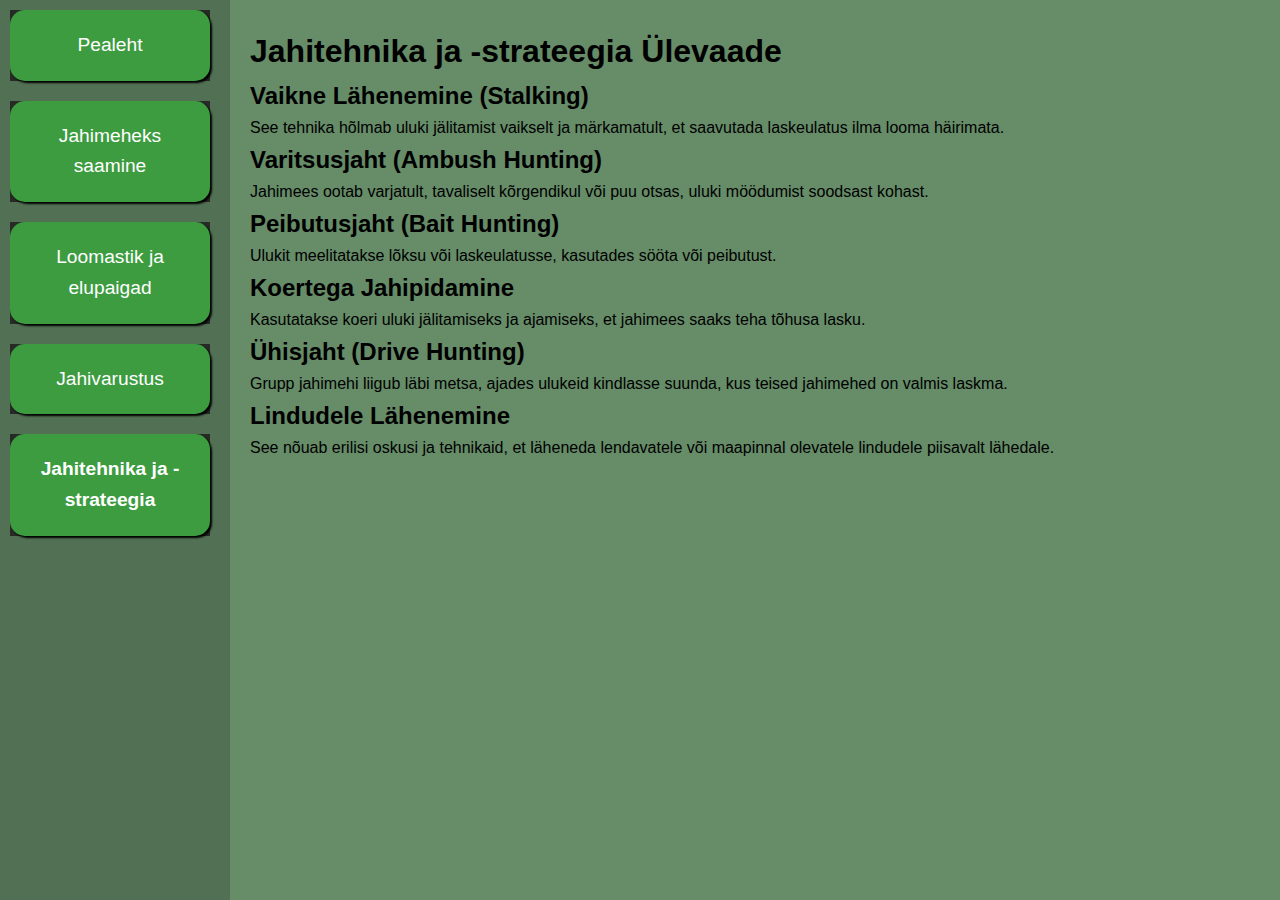
==== jahitehnika-ja-strateegia.html @ 727018be "Lehekülgede HTML + Algne CSS" ====
<!DOCTYPE html>
<html lang="en">
<head>
    <meta charset="UTF-8">
    <meta name="viewport" content="width=device-width, initial-scale=1.0">
    <link rel="stylesheet" type="text/css" href="sidebar.css">
    <link rel="stylesheet" href="tekstikujundus.css">
    <title>jahitehnika-ja-strateegia</title>
</head>
<body>
    <div id="sidebar_border">
        <div id="padding">
            <div id="sidebar" style="width:200px; margin: 10px;">
                <ul>
                    <li><a href="pealeht.html">Pealeht</a></li>
                    <li><a href="jahimeheks-saamine.html">Jahimeheks saamine</a></li>
                    <li><a href="loomastik-ja-elupaigad.html">Loomastik ja elupaigad</a></li>
                    <li><a href="jahivarustus.html">Jahivarustus</a></li>
                    <li><a href="jahitehnika-ja-strateegia.html"><b>Jahitehnika ja -strateegia</b></a></li>
                </ul>
            </div>
        </div>
    </div>
<br>
<h1>Jahitehnika ja -strateegia Ülevaade</h1>

<div class="section">
    <h2>Vaikne Lähenemine (Stalking)</h2>
    <p>See tehnika hõlmab uluki jälitamist vaikselt ja märkamatult, et saavutada laskeulatus ilma looma häirimata.</p>
</div>

<div class="section">
    <h2>Varitsusjaht (Ambush Hunting)</h2>
    <p>Jahimees ootab varjatult, tavaliselt kõrgendikul või puu otsas, uluki möödumist soodsast kohast.</p>
</div>

<div class="section">
    <h2>Peibutusjaht (Bait Hunting)</h2>
    <p>Ulukit meelitatakse lõksu või laskeulatusse, kasutades sööta või peibutust.</p>
</div>

<div class="section">
    <h2>Koertega Jahipidamine</h2>
    <p>Kasutatakse koeri uluki jälitamiseks ja ajamiseks, et jahimees saaks teha tõhusa lasku.</p>
</div>

<div class="section">
    <h2>Ühisjaht (Drive Hunting)</h2>
    <p>Grupp jahimehi liigub läbi metsa, ajades ulukeid kindlasse suunda, kus teised jahimehed on valmis laskma.</p>
</div>

<div class="section">
    <h2>Lindudele Lähenemine</h2>
    <p>See nõuab erilisi oskusi ja tehnikaid, et läheneda lendavatele või maapinnal olevatele lindudele piisavalt lähedale.</p>
</div>

</body>
</html>
---- sidebar.css ----
* {
    margin: 0;
    padding: 0;
    box-sizing: border-box; 
}

#sidebar ul {
    list-style-type: none; /* Eemaldab punktid */
    padding: 0; 
}
#sidebar ul li a {
    display: block; /* Muudab lingi terve loendi elemendi ulatuses */
    background-color: #3c9c3f; /* Taustavärv */
    color: white; /* Teksti värv */
    padding: 20px; 
    text-align: center; /* Keskendab teksti */
    text-decoration: none; /* Eemaldab allakriipsutuse */
    border-radius: 15px; /* Ümarad nurgad */
    margin-bottom: 20px; /* Vahe nuppude vahel */
    font-size: larger;
    font-family: 'Trebuchet MS', 'Lucida Sans Unicode', 'Lucida Grande', 'Lucida Sans', Arial, sans-serif;
    box-shadow: 2px 2px 2px black;
}
#sidebar ul li a:hover {
    background-color: #358039; /* Tumendab tausta kursori all */
}
#padding ul li {
    background-color: #272a27; 
}
#padding {
    position: fixed;
    width: 230px;
    height: 100vh;
    float: left;
    background-color: #527053;
}

#sidebar_border {
    width: 250px;
    height: 100vh;
    float: left;
}
#sidebar{
    position: fixed;
}
---- tekstikujundus.css ----
body{
    background-color: #668c68;
    font-family: Arial, sans-serif;
    line-height: 1.6;
}
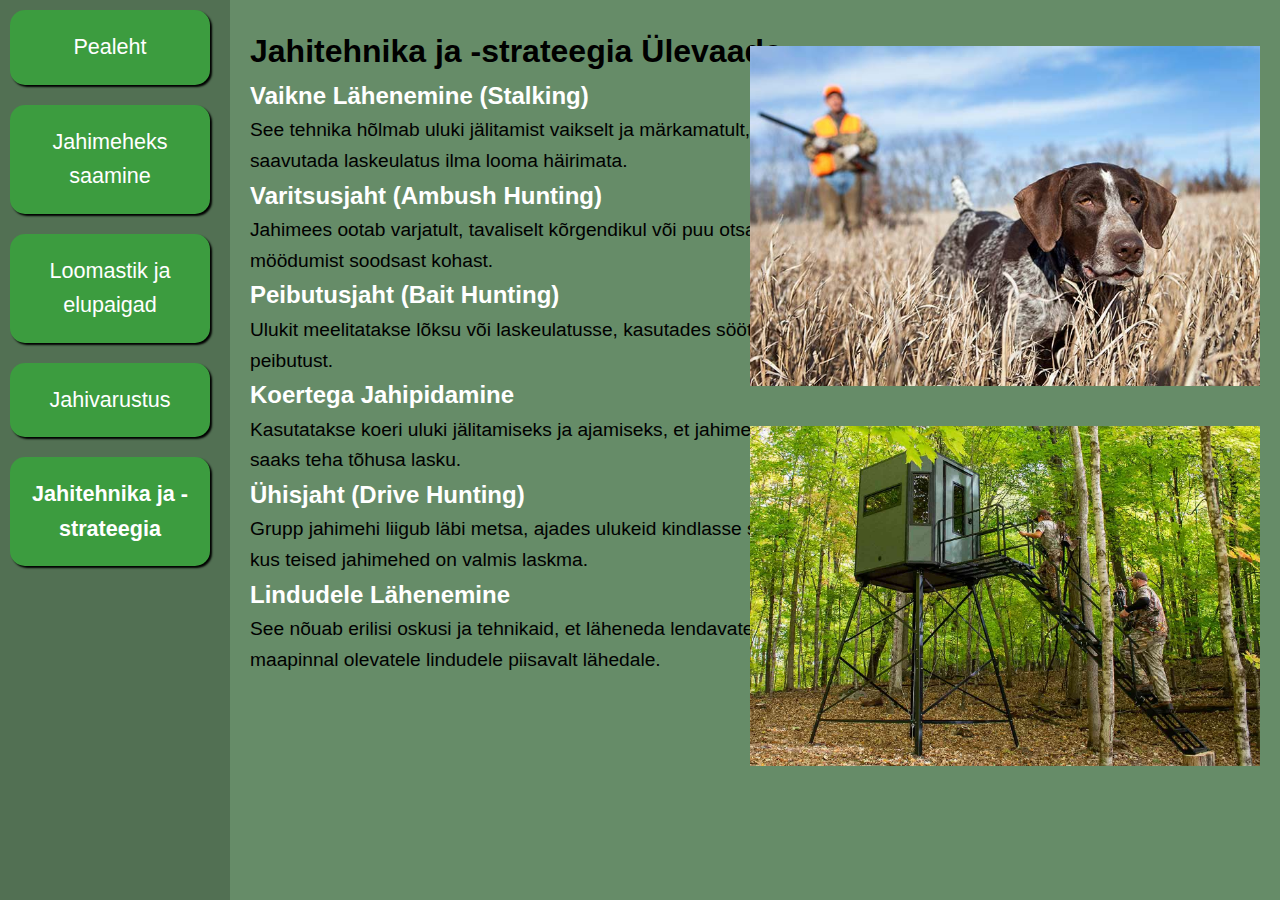
==== commit 8501aedd: "Mõned stiili muudatused ning ilustreerivad pildid" ====
--- a/jahitehnika-ja-strateegia.html
+++ b/jahitehnika-ja-strateegia.html
@@ -22,6 +22,7 @@
         </div>
     </div>
 <br>
+<div style="width:45%;float:left">
 <h1>Jahitehnika ja -strateegia Ülevaade</h1>
 
 <div class="section">
@@ -53,6 +54,11 @@
     <h2>Lindudele Lähenemine</h2>
     <p>See nõuab erilisi oskusi ja tehnikaid, et läheneda lendavatele või maapinnal olevatele lindudele piisavalt lähedale.</p>
 </div>
+</div>
+<div style="width:35%;float:right">
+<img src="koeraga_jaht.jpg">
+<img src="varitsus_jaht.jpg">
+</div>
 
 </body>
 </html>--- a/sidebar.css
+++ b/sidebar.css
@@ -19,13 +19,13 @@
     margin-bottom: 20px; /* Vahe nuppude vahel */
     font-size: larger;
     font-family: 'Trebuchet MS', 'Lucida Sans Unicode', 'Lucida Grande', 'Lucida Sans', Arial, sans-serif;
-    box-shadow: 2px 2px 2px black;
+    box-shadow: 2px 2px 2px rgb(0, 0, 0);
 }
 #sidebar ul li a:hover {
     background-color: #358039; /* Tumendab tausta kursori all */
 }
 #padding ul li {
-    background-color: #272a27; 
+    background-color: rgba(0, 0, 0, 0); 
 }
 #padding {
     position: fixed;
--- a/tekstikujundus.css
+++ b/tekstikujundus.css
@@ -2,4 +2,20 @@
     background-color: #668c68;
     font-family: Arial, sans-serif;
     line-height: 1.6;
+}
+h2 {
+    color:white;
+    font: x-large;
+}
+p {
+    font-size: larger;    
+}
+img {
+    width: 550px;
+    border: 2px;
+    float: right;
+    padding: 20px
+}
+ul {
+    font-size:large;
 }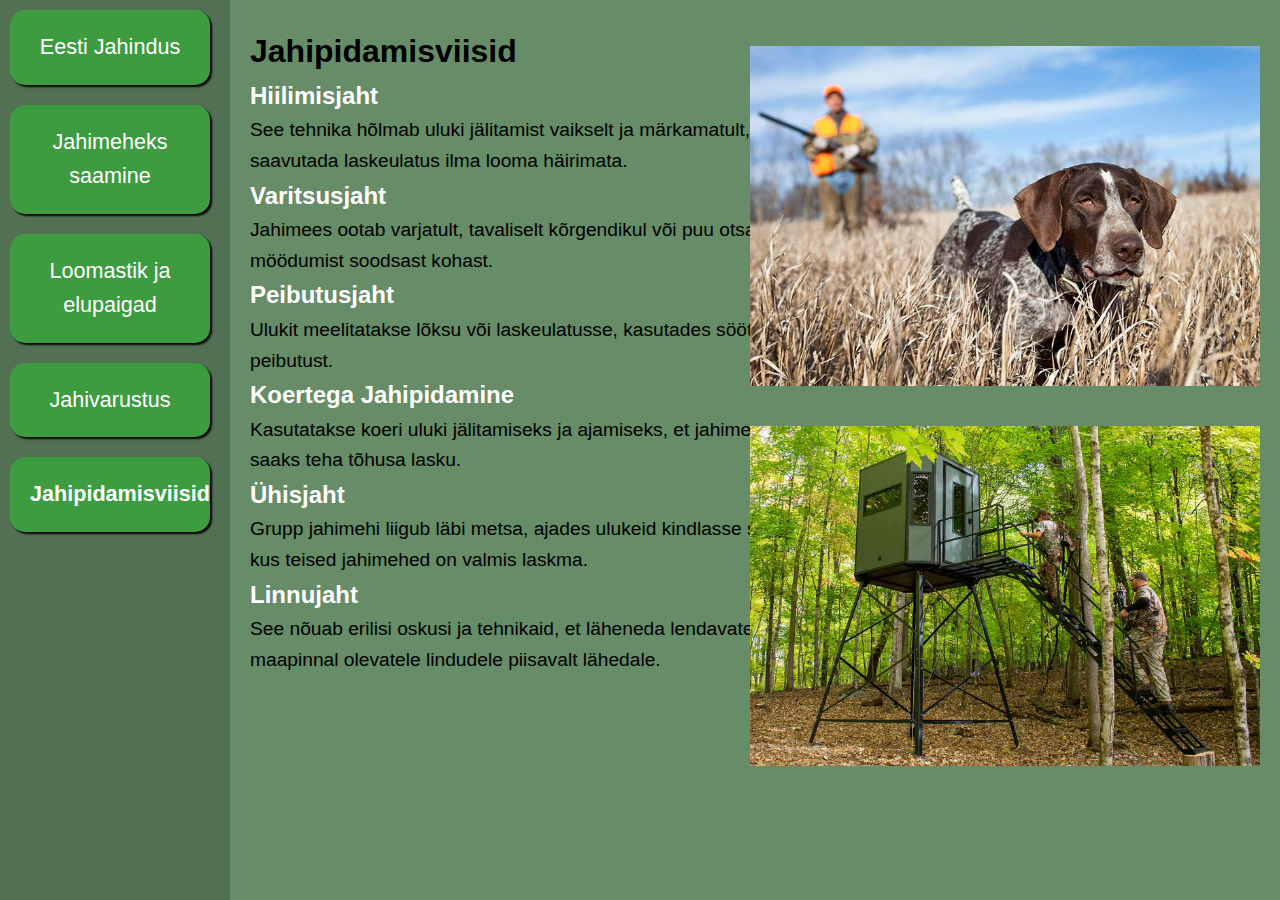
==== commit ad51cf1f: "väike sisumuutus" ====
--- a/jahitehnika-ja-strateegia.html
+++ b/jahitehnika-ja-strateegia.html
@@ -5,38 +5,38 @@
     <meta name="viewport" content="width=device-width, initial-scale=1.0">
     <link rel="stylesheet" type="text/css" href="sidebar.css">
     <link rel="stylesheet" href="tekstikujundus.css">
-    <title>jahitehnika-ja-strateegia</title>
+    <title>Jahipidamisviisid</title>
 </head>
 <body>
     <div id="sidebar_border">
         <div id="padding">
             <div id="sidebar" style="width:200px; margin: 10px;">
                 <ul>
-                    <li><a href="pealeht.html">Pealeht</a></li>
+                    <li><a href="pealeht.html">Eesti Jahindus</a></li>
                     <li><a href="jahimeheks-saamine.html">Jahimeheks saamine</a></li>
                     <li><a href="loomastik-ja-elupaigad.html">Loomastik ja elupaigad</a></li>
                     <li><a href="jahivarustus.html">Jahivarustus</a></li>
-                    <li><a href="jahitehnika-ja-strateegia.html"><b>Jahitehnika ja -strateegia</b></a></li>
+                    <li><a href="jahitehnika-ja-strateegia.html"><b>Jahipidamisviisid</b></a></li>
                 </ul>
             </div>
         </div>
     </div>
 <br>
 <div style="width:45%;float:left">
-<h1>Jahitehnika ja -strateegia Ülevaade</h1>
+<h1>Jahipidamisviisid</h1>
 
 <div class="section">
-    <h2>Vaikne Lähenemine (Stalking)</h2>
+    <h2>Hiilimisjaht</h2>
     <p>See tehnika hõlmab uluki jälitamist vaikselt ja märkamatult, et saavutada laskeulatus ilma looma häirimata.</p>
 </div>
 
 <div class="section">
-    <h2>Varitsusjaht (Ambush Hunting)</h2>
+    <h2>Varitsusjaht</h2>
     <p>Jahimees ootab varjatult, tavaliselt kõrgendikul või puu otsas, uluki möödumist soodsast kohast.</p>
 </div>
 
 <div class="section">
-    <h2>Peibutusjaht (Bait Hunting)</h2>
+    <h2>Peibutusjaht</h2>
     <p>Ulukit meelitatakse lõksu või laskeulatusse, kasutades sööta või peibutust.</p>
 </div>
 
@@ -46,12 +46,12 @@
 </div>
 
 <div class="section">
-    <h2>Ühisjaht (Drive Hunting)</h2>
+    <h2>Ühisjaht</h2>
     <p>Grupp jahimehi liigub läbi metsa, ajades ulukeid kindlasse suunda, kus teised jahimehed on valmis laskma.</p>
 </div>
 
 <div class="section">
-    <h2>Lindudele Lähenemine</h2>
+    <h2>Linnujaht</h2>
     <p>See nõuab erilisi oskusi ja tehnikaid, et läheneda lendavatele või maapinnal olevatele lindudele piisavalt lähedale.</p>
 </div>
 </div>
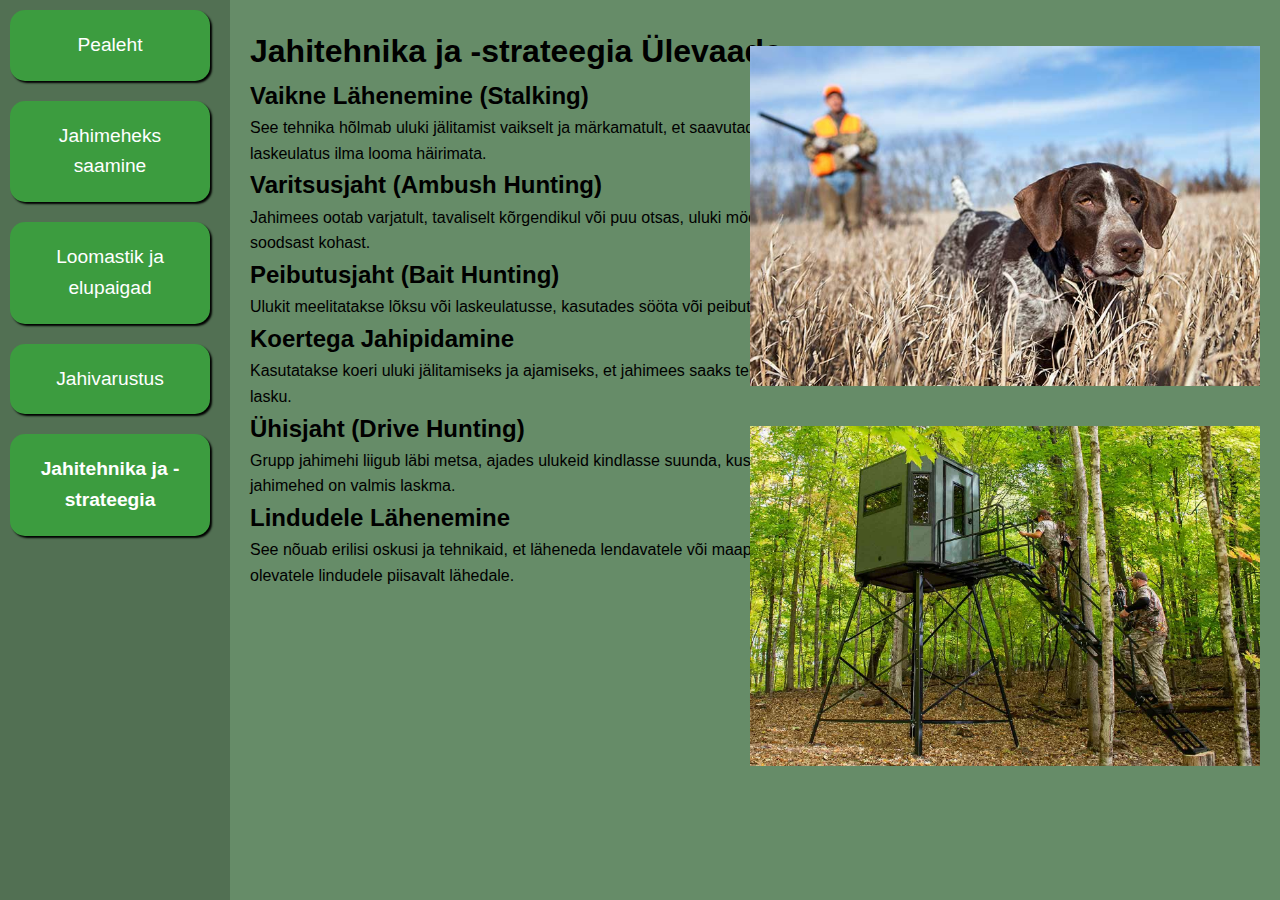
==== commit b5bdb08f: "Kõrvaldasin HTML erroreid, mida validaator andis (vt. vahearuande märkus)" ====
--- a/jahitehnika-ja-strateegia.html
+++ b/jahitehnika-ja-strateegia.html
@@ -5,38 +5,38 @@
     <meta name="viewport" content="width=device-width, initial-scale=1.0">
     <link rel="stylesheet" type="text/css" href="sidebar.css">
     <link rel="stylesheet" href="tekstikujundus.css">
-    <title>Jahipidamisviisid</title>
+    <title>jahitehnika-ja-strateegia</title>
 </head>
 <body>
     <div id="sidebar_border">
         <div id="padding">
             <div id="sidebar" style="width:200px; margin: 10px;">
                 <ul>
-                    <li><a href="pealeht.html">Eesti Jahindus</a></li>
+                    <li><a href="pealeht.html">Pealeht</a></li>
                     <li><a href="jahimeheks-saamine.html">Jahimeheks saamine</a></li>
                     <li><a href="loomastik-ja-elupaigad.html">Loomastik ja elupaigad</a></li>
                     <li><a href="jahivarustus.html">Jahivarustus</a></li>
-                    <li><a href="jahitehnika-ja-strateegia.html"><b>Jahipidamisviisid</b></a></li>
+                    <li><a href="jahitehnika-ja-strateegia.html"><b>Jahitehnika ja -strateegia</b></a></li>
                 </ul>
             </div>
         </div>
     </div>
 <br>
 <div style="width:45%;float:left">
-<h1>Jahipidamisviisid</h1>
+<h1>Jahitehnika ja -strateegia Ülevaade</h1>
 
 <div class="section">
-    <h2>Hiilimisjaht</h2>
+    <h2>Vaikne Lähenemine (Stalking)</h2>
     <p>See tehnika hõlmab uluki jälitamist vaikselt ja märkamatult, et saavutada laskeulatus ilma looma häirimata.</p>
 </div>
 
 <div class="section">
-    <h2>Varitsusjaht</h2>
+    <h2>Varitsusjaht (Ambush Hunting)</h2>
     <p>Jahimees ootab varjatult, tavaliselt kõrgendikul või puu otsas, uluki möödumist soodsast kohast.</p>
 </div>
 
 <div class="section">
-    <h2>Peibutusjaht</h2>
+    <h2>Peibutusjaht (Bait Hunting)</h2>
     <p>Ulukit meelitatakse lõksu või laskeulatusse, kasutades sööta või peibutust.</p>
 </div>
 
@@ -46,18 +46,18 @@
 </div>
 
 <div class="section">
-    <h2>Ühisjaht</h2>
+    <h2>Ühisjaht (Drive Hunting)</h2>
     <p>Grupp jahimehi liigub läbi metsa, ajades ulukeid kindlasse suunda, kus teised jahimehed on valmis laskma.</p>
 </div>
 
 <div class="section">
-    <h2>Linnujaht</h2>
+    <h2>Lindudele Lähenemine</h2>
     <p>See nõuab erilisi oskusi ja tehnikaid, et läheneda lendavatele või maapinnal olevatele lindudele piisavalt lähedale.</p>
 </div>
 </div>
 <div style="width:35%;float:right">
-<img src="koeraga_jaht.jpg">
-<img src="varitsus_jaht.jpg">
+<img src="koeraga_jaht.jpg" alt="Koeraga jaht">
+<img src="varitsus_jaht.jpg" alt="Varitsusjaht">
 </div>
 
 </body>
--- a/tekstikujundus.css
+++ b/tekstikujundus.css
@@ -3,19 +3,10 @@
     font-family: Arial, sans-serif;
     line-height: 1.6;
 }
-h2 {
-    color:white;
-    font: x-large;
-}
-p {
-    font-size: larger;    
-}
+
 img {
     width: 550px;
     border: 2px;
     float: right;
     padding: 20px
 }
-ul {
-    font-size:large;
-}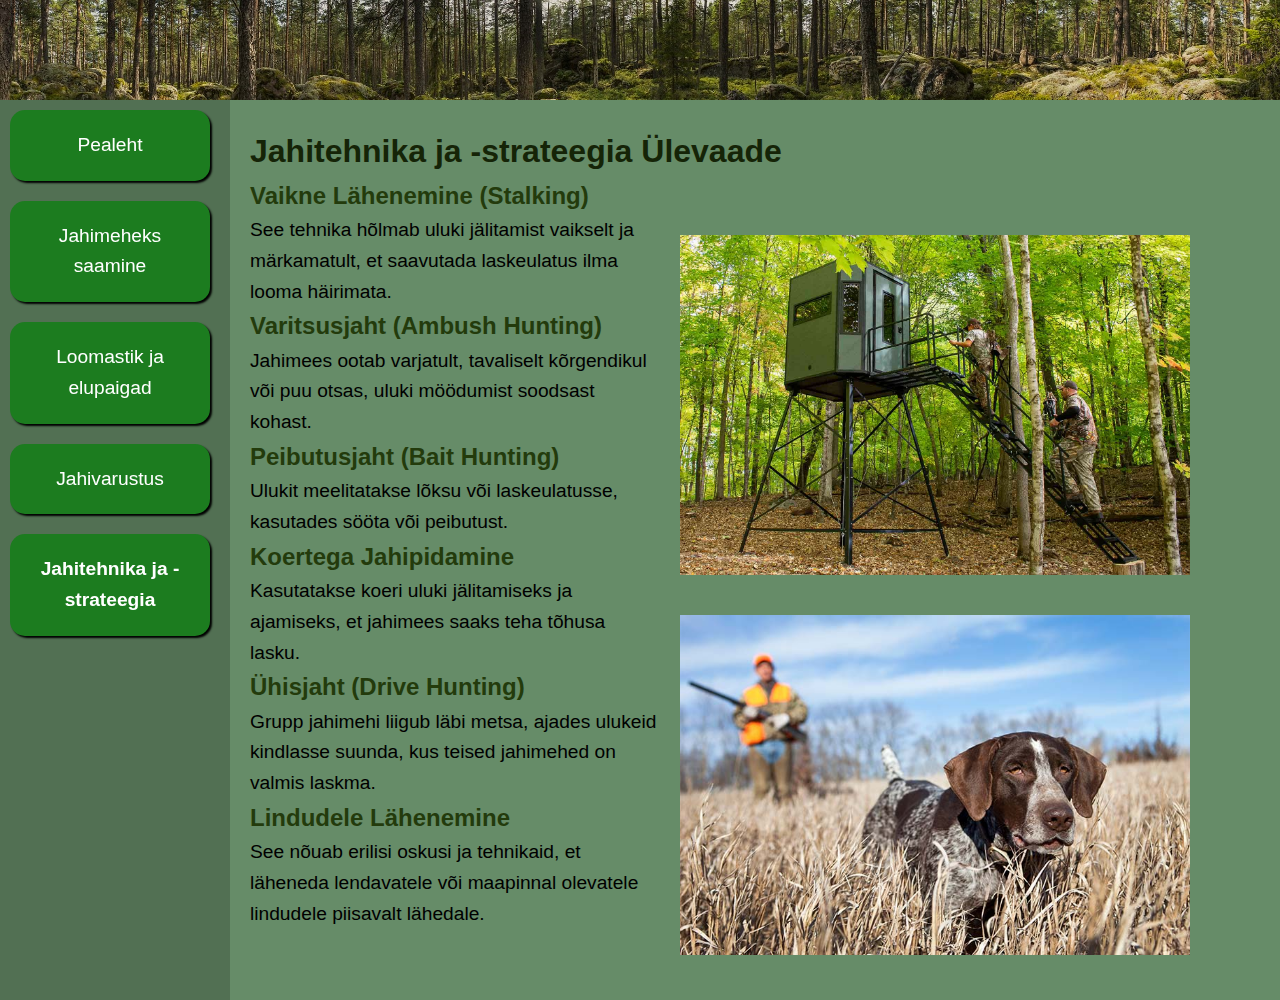
==== commit 3038458c: "Lisasin lehekülgede ülaserva metsa pildi, parandasin natuke veel loetavust (värvitoonid), muutsin pi" ====
--- a/jahitehnika-ja-strateegia.html
+++ b/jahitehnika-ja-strateegia.html
@@ -4,10 +4,17 @@
     <meta charset="UTF-8">
     <meta name="viewport" content="width=device-width, initial-scale=1.0">
     <link rel="stylesheet" type="text/css" href="sidebar.css">
+    <link rel="stylesheet" href="header.css">
     <link rel="stylesheet" href="tekstikujundus.css">
     <title>jahitehnika-ja-strateegia</title>
 </head>
 <body>
+    <div id="header_border">
+        <div id="header_padding">
+            <div id="header" style="width:100%; margin: 10px;">
+            </div>
+        </div>
+    </div>
     <div id="sidebar_border">
         <div id="padding">
             <div id="sidebar" style="width:200px; margin: 10px;">
@@ -22,17 +29,22 @@
         </div>
     </div>
 <br>
-<div style="width:45%;float:left">
+<div style="width:75%;float:left">
 <h1>Jahitehnika ja -strateegia Ülevaade</h1>
 
 <div class="section">
     <h2>Vaikne Lähenemine (Stalking)</h2>
-    <p>See tehnika hõlmab uluki jälitamist vaikselt ja märkamatult, et saavutada laskeulatus ilma looma häirimata.</p>
+    <p>
+        <img src="varitsus_jaht.jpg" alt="Varitsusjaht">
+        See tehnika hõlmab uluki jälitamist vaikselt ja märkamatult, et saavutada laskeulatus ilma looma häirimata.
+    </p>
 </div>
 
 <div class="section">
     <h2>Varitsusjaht (Ambush Hunting)</h2>
-    <p>Jahimees ootab varjatult, tavaliselt kõrgendikul või puu otsas, uluki möödumist soodsast kohast.</p>
+    <p>
+        Jahimees ootab varjatult, tavaliselt kõrgendikul või puu otsas, uluki möödumist soodsast kohast.
+    </p>
 </div>
 
 <div class="section">
@@ -42,7 +54,10 @@
 
 <div class="section">
     <h2>Koertega Jahipidamine</h2>
-    <p>Kasutatakse koeri uluki jälitamiseks ja ajamiseks, et jahimees saaks teha tõhusa lasku.</p>
+    <p>
+        <img src="koeraga_jaht.jpg" alt="Koeraga jaht">
+        Kasutatakse koeri uluki jälitamiseks ja ajamiseks, et jahimees saaks teha tõhusa lasku.
+    </p>
 </div>
 
 <div class="section">
@@ -55,10 +70,6 @@
     <p>See nõuab erilisi oskusi ja tehnikaid, et läheneda lendavatele või maapinnal olevatele lindudele piisavalt lähedale.</p>
 </div>
 </div>
-<div style="width:35%;float:right">
-<img src="koeraga_jaht.jpg" alt="Koeraga jaht">
-<img src="varitsus_jaht.jpg" alt="Varitsusjaht">
-</div>
 
 </body>
 </html>--- a/sidebar.css
+++ b/sidebar.css
@@ -10,7 +10,7 @@
 }
 #sidebar ul li a {
     display: block; /* Muudab lingi terve loendi elemendi ulatuses */
-    background-color: #3c9c3f; /* Taustavärv */
+    background-color: #1c7c1f; /* Taustavärv */
     color: white; /* Teksti värv */
     padding: 20px; 
     text-align: center; /* Keskendab teksti */
--- a/header.css
+++ b/header.css
@@ -0,0 +1,22 @@
+* {
+    margin: 0;
+    padding: 0;
+    box-sizing: border-box; 
+}
+
+#header_padding {
+    position: fixed;
+    width: 100%;
+    height: 100px;
+    float: top;
+    background: url(header_bg.jpg);
+    background-size: cover;
+}
+
+#header_border {
+    height: 100px;
+    float: top;
+}
+#header{
+    position: fixed;
+}
--- a/tekstikujundus.css
+++ b/tekstikujundus.css
@@ -1,7 +1,20 @@
 body{
     background-color: #668c68;
-    font-family: Arial, sans-serif;
+    font-family:'Gill Sans', 'Gill Sans MT', Calibri, 'Trebuchet MS', sans-serif;
     line-height: 1.6;
+}
+
+h1 {
+    color: #152407;
+}
+
+h2 {
+    color: #233B0C;
+    font: x-large;
+}
+
+p {
+    font-size: larger;    
 }
 
 img {
@@ -9,4 +22,4 @@
     border: 2px;
     float: right;
     padding: 20px
-}
+}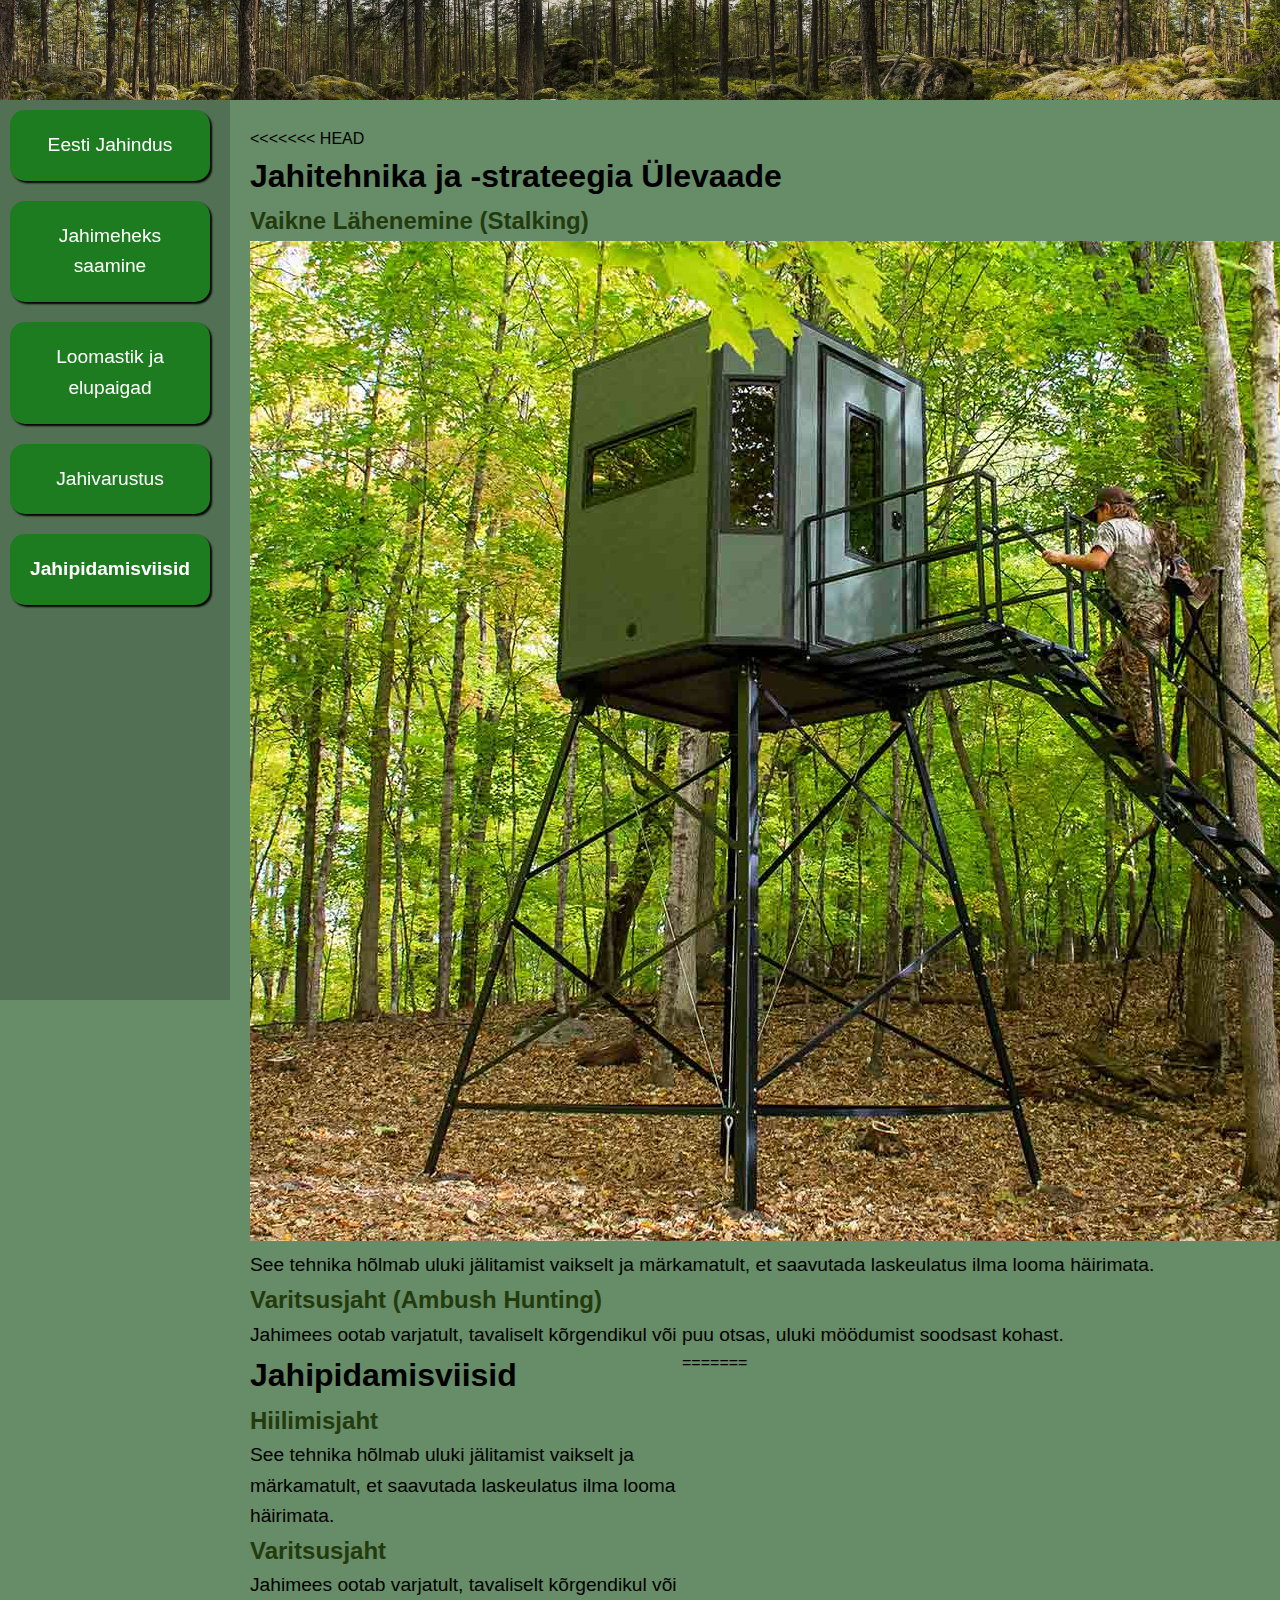
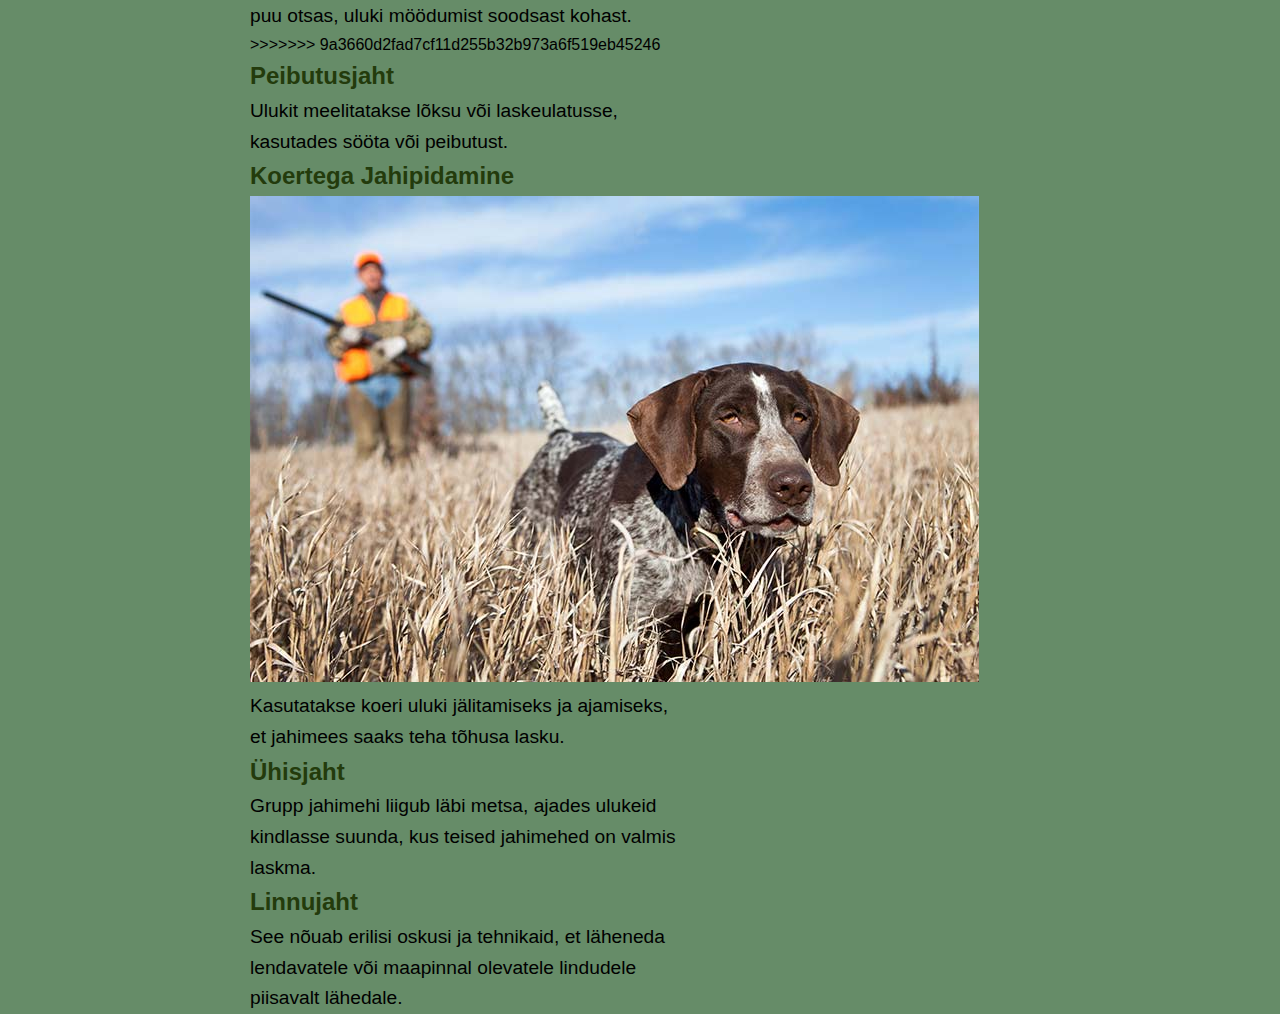
==== commit 6848af85: "Lisasin lehekülgede ülaserva metsa pildi, parandasin natuke veel loetavust (värvitoonid), muutsin pi" ====
--- a/jahitehnika-ja-strateegia.html
+++ b/jahitehnika-ja-strateegia.html
@@ -6,7 +6,7 @@
     <link rel="stylesheet" type="text/css" href="sidebar.css">
     <link rel="stylesheet" href="header.css">
     <link rel="stylesheet" href="tekstikujundus.css">
-    <title>jahitehnika-ja-strateegia</title>
+    <title>Jahipidamisviisid</title>
 </head>
 <body>
     <div id="header_border">
@@ -19,16 +19,17 @@
         <div id="padding">
             <div id="sidebar" style="width:200px; margin: 10px;">
                 <ul>
-                    <li><a href="pealeht.html">Pealeht</a></li>
+                    <li><a href="pealeht.html">Eesti Jahindus</a></li>
                     <li><a href="jahimeheks-saamine.html">Jahimeheks saamine</a></li>
                     <li><a href="loomastik-ja-elupaigad.html">Loomastik ja elupaigad</a></li>
                     <li><a href="jahivarustus.html">Jahivarustus</a></li>
-                    <li><a href="jahitehnika-ja-strateegia.html"><b>Jahitehnika ja -strateegia</b></a></li>
+                    <li><a href="jahitehnika-ja-strateegia.html"><b>Jahipidamisviisid</b></a></li>
                 </ul>
             </div>
         </div>
     </div>
 <br>
+<<<<<<< HEAD
 <div style="width:75%;float:left">
 <h1>Jahitehnika ja -strateegia Ülevaade</h1>
 
@@ -45,10 +46,23 @@
     <p>
         Jahimees ootab varjatult, tavaliselt kõrgendikul või puu otsas, uluki möödumist soodsast kohast.
     </p>
+=======
+<div style="width:45%;float:left">
+<h1>Jahipidamisviisid</h1>
+
+<div class="section">
+    <h2>Hiilimisjaht</h2>
+    <p>See tehnika hõlmab uluki jälitamist vaikselt ja märkamatult, et saavutada laskeulatus ilma looma häirimata.</p>
 </div>
 
 <div class="section">
-    <h2>Peibutusjaht (Bait Hunting)</h2>
+    <h2>Varitsusjaht</h2>
+    <p>Jahimees ootab varjatult, tavaliselt kõrgendikul või puu otsas, uluki möödumist soodsast kohast.</p>
+>>>>>>> 9a3660d2fad7cf11d255b32b973a6f519eb45246
+</div>
+
+<div class="section">
+    <h2>Peibutusjaht</h2>
     <p>Ulukit meelitatakse lõksu või laskeulatusse, kasutades sööta või peibutust.</p>
 </div>
 
@@ -61,12 +75,12 @@
 </div>
 
 <div class="section">
-    <h2>Ühisjaht (Drive Hunting)</h2>
+    <h2>Ühisjaht</h2>
     <p>Grupp jahimehi liigub läbi metsa, ajades ulukeid kindlasse suunda, kus teised jahimehed on valmis laskma.</p>
 </div>
 
 <div class="section">
-    <h2>Lindudele Lähenemine</h2>
+    <h2>Linnujaht</h2>
     <p>See nõuab erilisi oskusi ja tehnikaid, et läheneda lendavatele või maapinnal olevatele lindudele piisavalt lähedale.</p>
 </div>
 </div>
--- a/tekstikujundus.css
+++ b/tekstikujundus.css
@@ -4,6 +4,7 @@
     line-height: 1.6;
 }
 
+<<<<<<< HEAD
 h1 {
     color: #152407;
 }
@@ -17,9 +18,15 @@
     font-size: larger;    
 }
 
+=======
+>>>>>>> 9a3660d2fad7cf11d255b32b973a6f519eb45246
 img {
     width: 550px;
     border: 2px;
     float: right;
     padding: 20px
-}+<<<<<<< HEAD
+}
+=======
+}
+>>>>>>> 9a3660d2fad7cf11d255b32b973a6f519eb45246
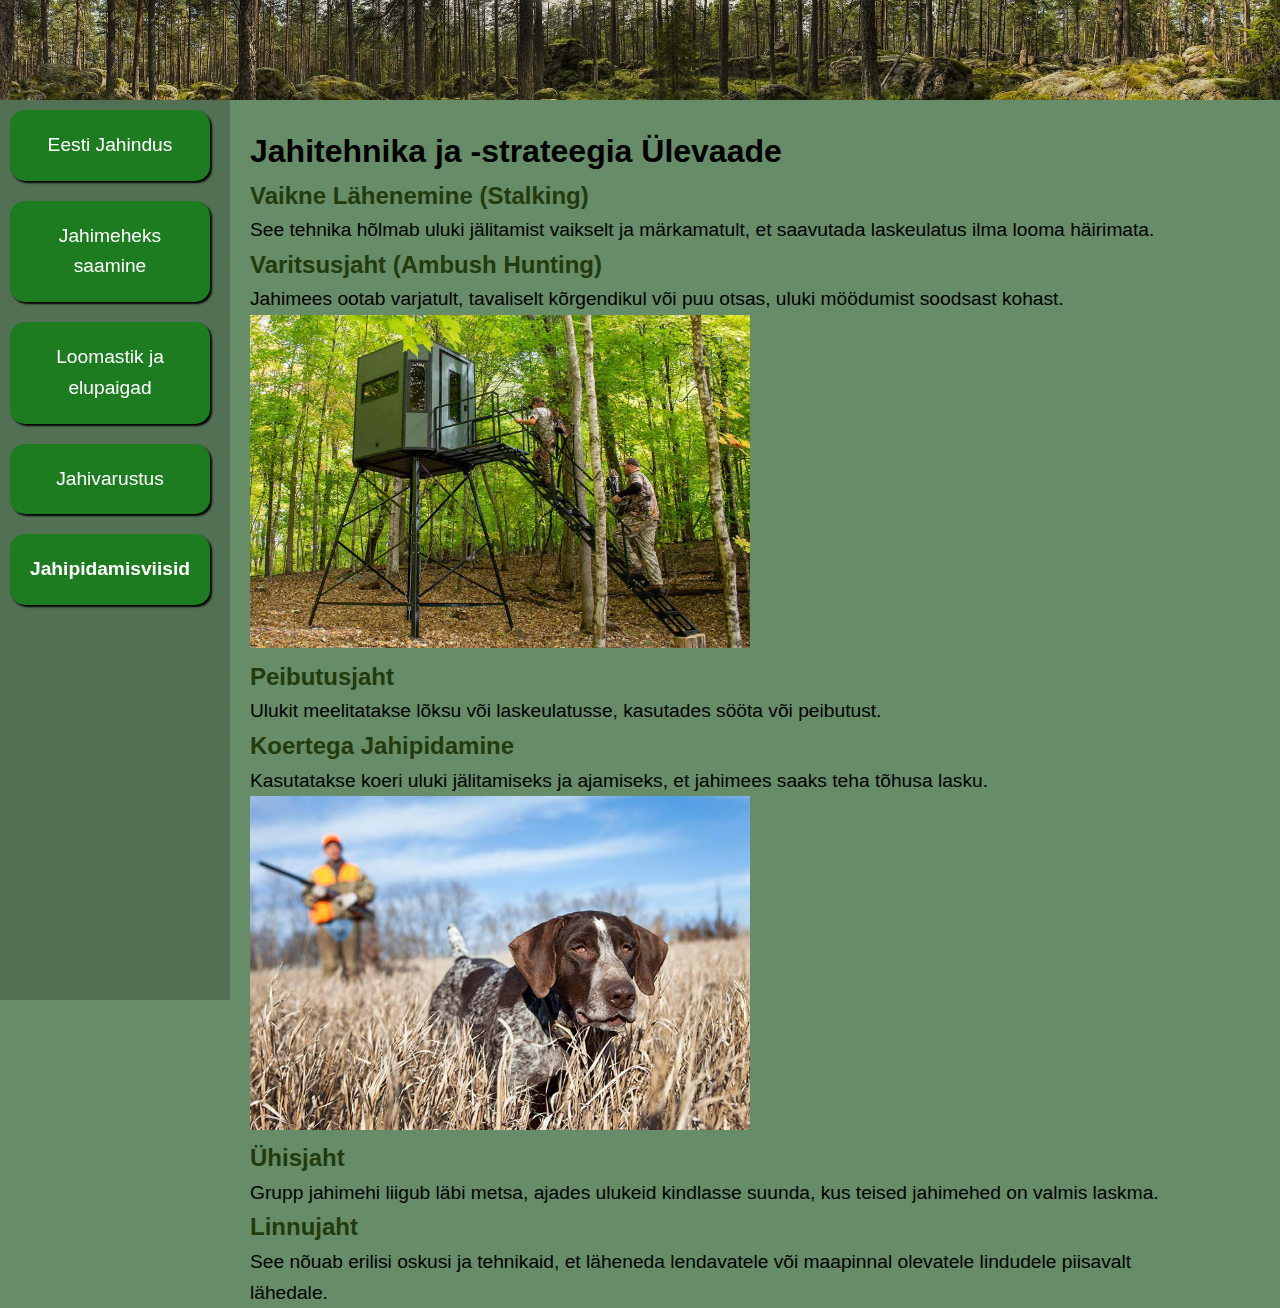
==== commit f046e408: ".." ====
--- a/jahitehnika-ja-strateegia.html
+++ b/jahitehnika-ja-strateegia.html
@@ -29,14 +29,12 @@
         </div>
     </div>
 <br>
-<<<<<<< HEAD
 <div style="width:75%;float:left">
 <h1>Jahitehnika ja -strateegia Ülevaade</h1>
 
 <div class="section">
     <h2>Vaikne Lähenemine (Stalking)</h2>
     <p>
-        <img src="varitsus_jaht.jpg" alt="Varitsusjaht">
         See tehnika hõlmab uluki jälitamist vaikselt ja märkamatult, et saavutada laskeulatus ilma looma häirimata.
     </p>
 </div>
@@ -45,20 +43,8 @@
     <h2>Varitsusjaht (Ambush Hunting)</h2>
     <p>
         Jahimees ootab varjatult, tavaliselt kõrgendikul või puu otsas, uluki möödumist soodsast kohast.
+        <br><img src="varitsus_jaht.jpg" alt="Varitsusjaht" width="500">
     </p>
-=======
-<div style="width:45%;float:left">
-<h1>Jahipidamisviisid</h1>
-
-<div class="section">
-    <h2>Hiilimisjaht</h2>
-    <p>See tehnika hõlmab uluki jälitamist vaikselt ja märkamatult, et saavutada laskeulatus ilma looma häirimata.</p>
-</div>
-
-<div class="section">
-    <h2>Varitsusjaht</h2>
-    <p>Jahimees ootab varjatult, tavaliselt kõrgendikul või puu otsas, uluki möödumist soodsast kohast.</p>
->>>>>>> 9a3660d2fad7cf11d255b32b973a6f519eb45246
 </div>
 
 <div class="section">
@@ -69,8 +55,8 @@
 <div class="section">
     <h2>Koertega Jahipidamine</h2>
     <p>
-        <img src="koeraga_jaht.jpg" alt="Koeraga jaht">
         Kasutatakse koeri uluki jälitamiseks ja ajamiseks, et jahimees saaks teha tõhusa lasku.
+        <br><img src="koeraga_jaht.jpg" alt="Koeraga jaht" width="500">
     </p>
 </div>
 
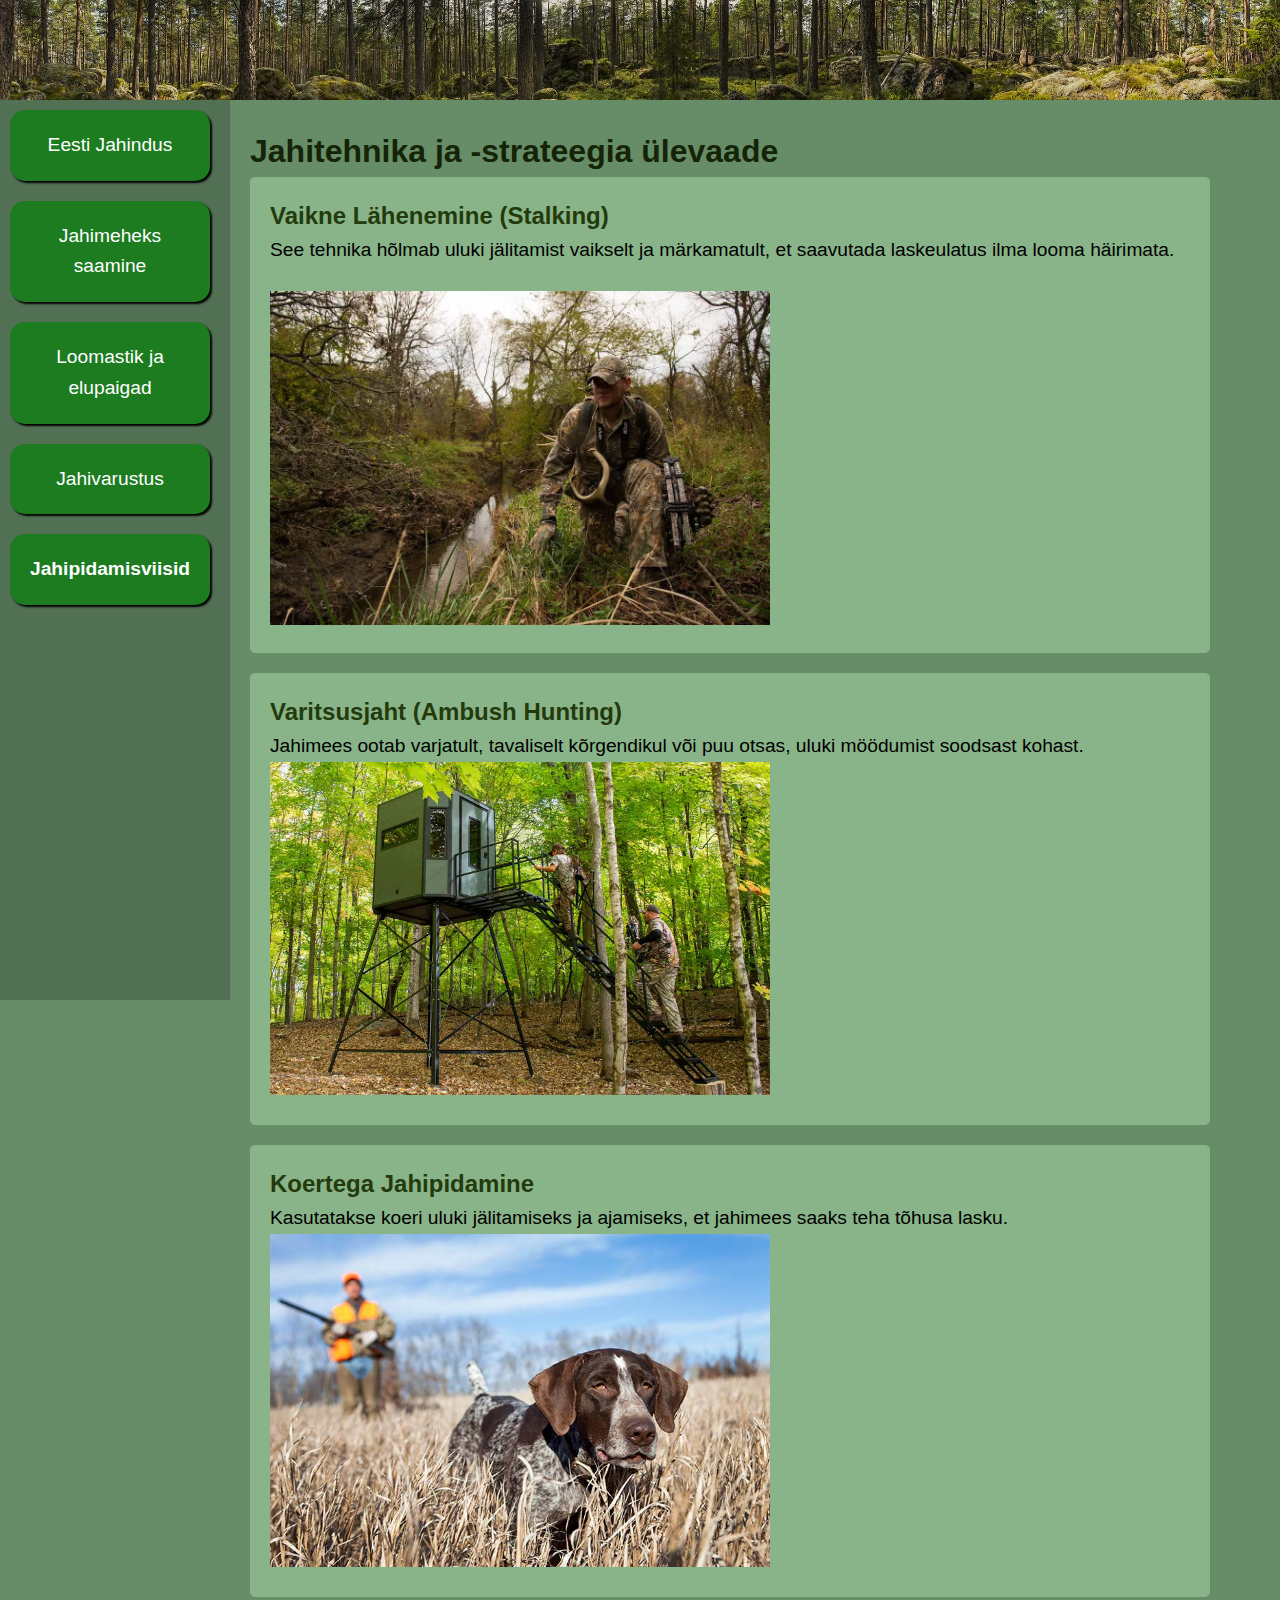
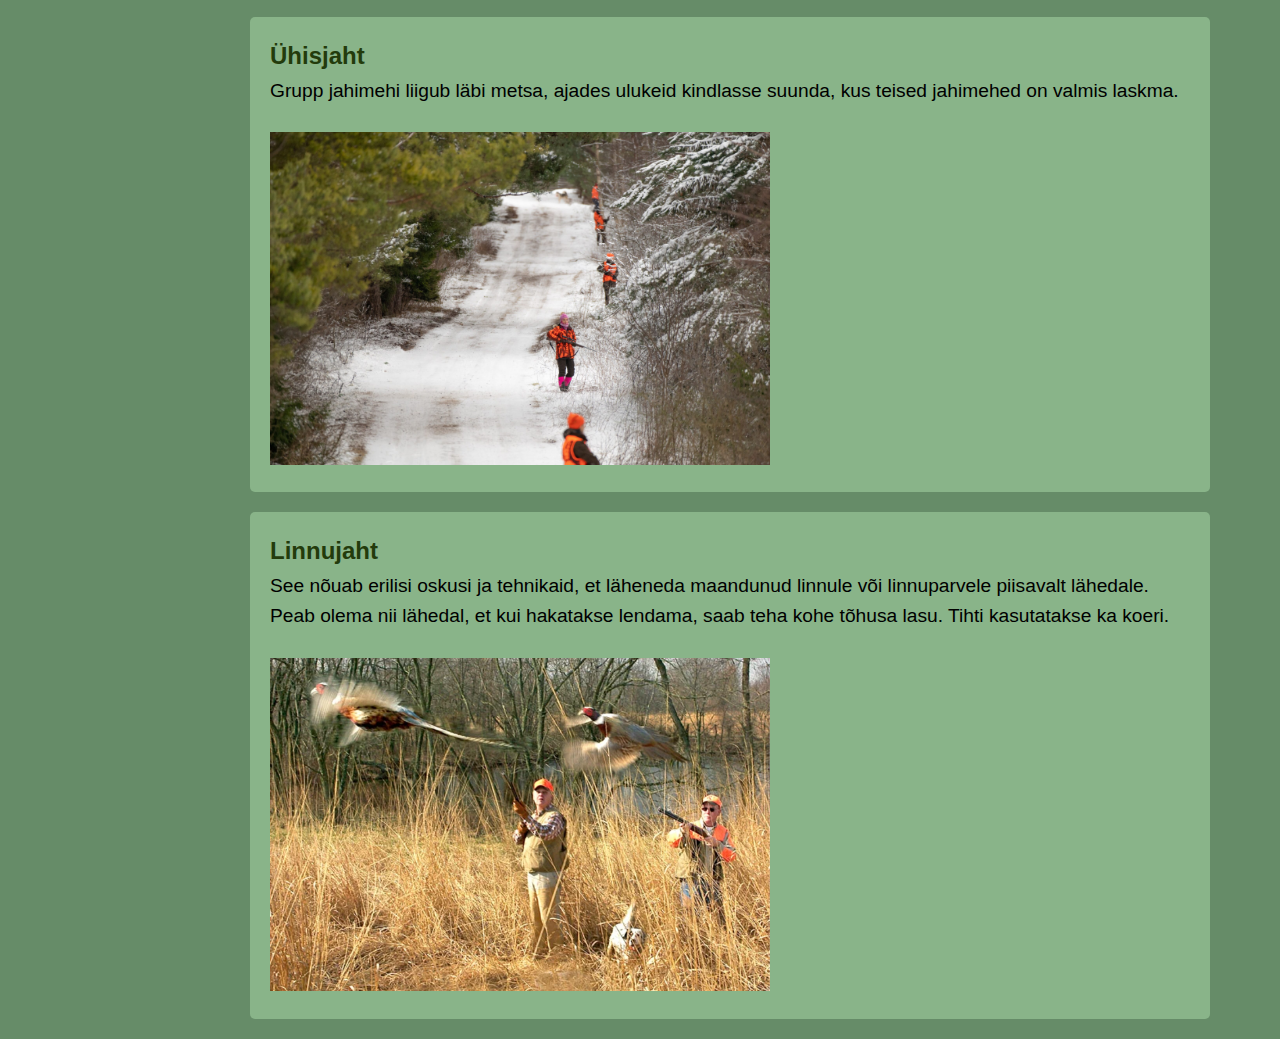
==== commit 76acf2bf: "Lisasin veidi javascripti veel piltidele ja tegin sidebarile muudatusi javascriptiga, natuke välimus" ====
--- a/jahitehnika-ja-strateegia.html
+++ b/jahitehnika-ja-strateegia.html
@@ -30,13 +30,15 @@
     </div>
 <br>
 <div style="width:75%;float:left">
-<h1>Jahitehnika ja -strateegia Ülevaade</h1>
+<h1>Jahitehnika ja -strateegia ülevaade</h1>
 
 <div class="section">
     <h2>Vaikne Lähenemine (Stalking)</h2>
     <p>
         See tehnika hõlmab uluki jälitamist vaikselt ja märkamatult, et saavutada laskeulatus ilma looma häirimata.
     </p>
+    <br><img src="realtree-tips-for-stalking-realtree-heel-toe.png" alt="stalking" width="500">
+
 </div>
 
 <div class="section">
@@ -45,11 +47,6 @@
         Jahimees ootab varjatult, tavaliselt kõrgendikul või puu otsas, uluki möödumist soodsast kohast.
         <br><img src="varitsus_jaht.jpg" alt="Varitsusjaht" width="500">
     </p>
-</div>
-
-<div class="section">
-    <h2>Peibutusjaht</h2>
-    <p>Ulukit meelitatakse lõksu või laskeulatusse, kasutades sööta või peibutust.</p>
 </div>
 
 <div class="section">
@@ -63,13 +60,18 @@
 <div class="section">
     <h2>Ühisjaht</h2>
     <p>Grupp jahimehi liigub läbi metsa, ajades ulukeid kindlasse suunda, kus teised jahimehed on valmis laskma.</p>
+    <br><img src="MZ6_0647-scaled.jpg" alt="ühisjaht" width="500">
+
 </div>
 
 <div class="section">
     <h2>Linnujaht</h2>
-    <p>See nõuab erilisi oskusi ja tehnikaid, et läheneda lendavatele või maapinnal olevatele lindudele piisavalt lähedale.</p>
+    <p>See nõuab erilisi oskusi ja tehnikaid, et läheneda maandunud linnule või linnuparvele piisavalt lähedale. Peab olema nii lähedal, et kui hakatakse lendama, saab teha kohe tõhusa lasu. Tihti kasutatakse ka koeri.</p>
+    <br><img src="linnujaht.png" alt="linnujaht" width="500">
+
 </div>
 </div>
+<script src="scrolling_sidebar.js"></script>
 
 </body>
 </html>--- a/sidebar.css
+++ b/sidebar.css
@@ -9,12 +9,12 @@
     padding: 0; 
 }
 #sidebar ul li a {
-    display: block; /* Muudab lingi terve loendi elemendi ulatuses */
-    background-color: #1c7c1f; /* Taustavärv */
-    color: white; /* Teksti värv */
+    display: block; 
+    background-color: #1c7c1f;
+    color: white; 
     padding: 20px; 
-    text-align: center; /* Keskendab teksti */
-    text-decoration: none; /* Eemaldab allakriipsutuse */
+    text-align: center; 
+    text-decoration: none; 
     border-radius: 15px; /* Ümarad nurgad */
     margin-bottom: 20px; /* Vahe nuppude vahel */
     font-size: larger;
@@ -40,6 +40,4 @@
     height: 100vh;
     float: left;
 }
-#sidebar{
-    position: fixed;
-}
+
--- a/header.css
+++ b/header.css
@@ -5,11 +5,10 @@
 }
 
 #header_padding {
-    position: fixed;
     width: 100%;
     height: 100px;
     float: top;
-    background: url(header_bg.jpg);
+    background-image: url(header_bg.jpg);
     background-size: cover;
 }
 
--- a/tekstikujundus.css
+++ b/tekstikujundus.css
@@ -4,7 +4,7 @@
     line-height: 1.6;
 }
 
-<<<<<<< HEAD
+
 h1 {
     color: #152407;
 }
@@ -18,15 +18,10 @@
     font-size: larger;    
 }
 
-=======
->>>>>>> 9a3660d2fad7cf11d255b32b973a6f519eb45246
-img {
-    width: 550px;
-    border: 2px;
-    float: right;
-    padding: 20px
-<<<<<<< HEAD
-}
-=======
-}
->>>>>>> 9a3660d2fad7cf11d255b32b973a6f519eb45246
+div.section {
+    padding: 20px; 
+    background-color: rgb(137, 180, 137); 
+    border-radius: 5px; 
+    margin-bottom: 20px;
+    
+}